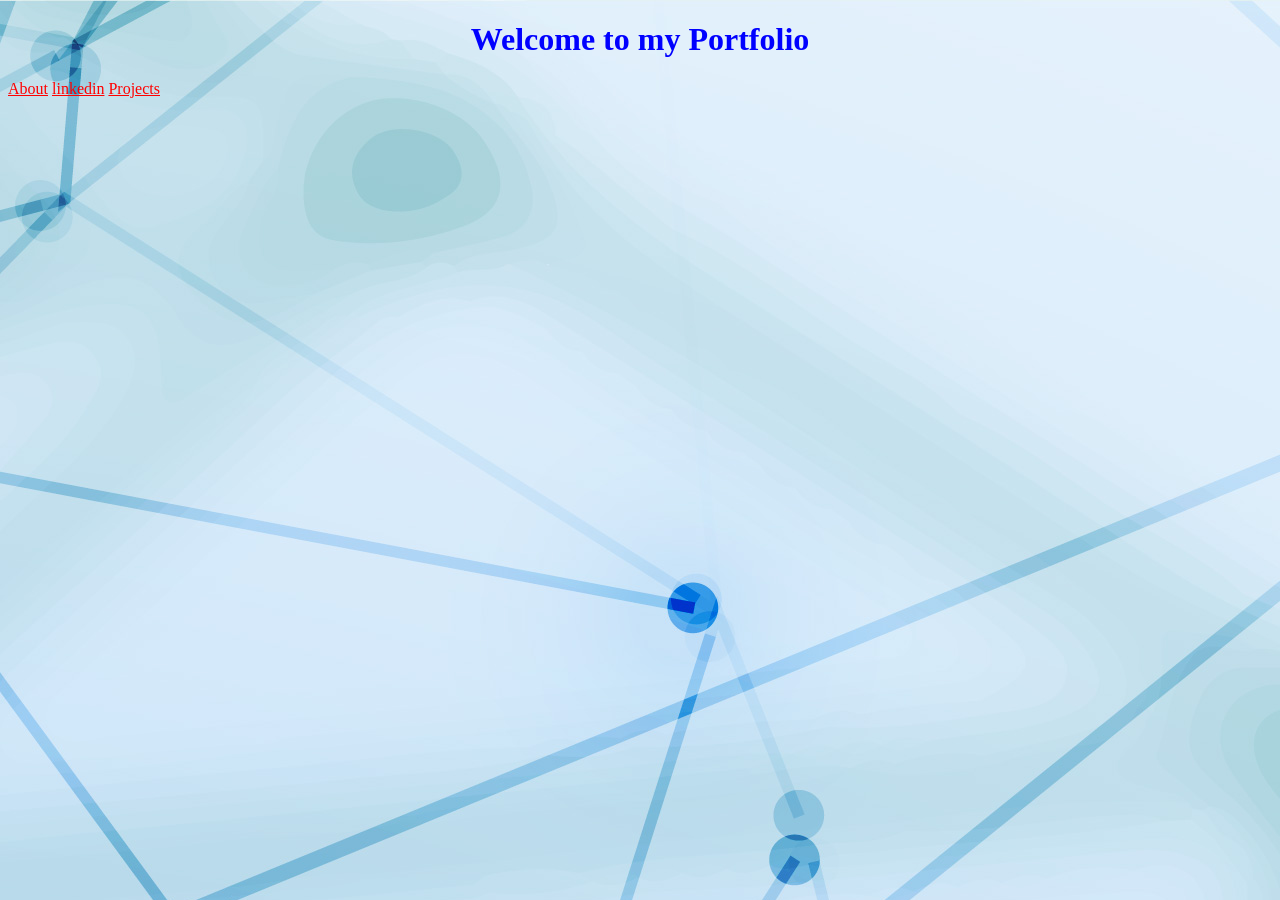
==== index.html @ 545135fa "Initial commit: Added HTML and CSS files" ====
<!DOCTYPE html>
<html lang="en">
<head>
    <link rel="stylesheet" href="styles.css">
    <meta charset="UTF-8">
    <meta name="viewport" content="width=device-width, initial-scale=1.0">
    <title>Henry Elue Portfolio</title>
</head>
<body>
    <style>
body {
  background-image: url('/images/background.jpg');
}
</style>
    <h1>Welcome to my Portfolio</h1>
    <a href="about.html">About</a>
    <a href="www.linkedin.com/in/elue">linkedin</a>
    <a href="projects.html">Projects</a>

</body>
</html>
---- styles.css ----
h1 {
  color: blue;
  text-align: center;
}

p {
  font-family: verdana;
  font-size: 20px;
}

a:link {
  color: red;
  text-align: center;
}


a:visited {
  color: green;
  text-align: center;
}


a:hover {
  color: hotpink;
  text-align: center;
}

a:active {
  color: blue;
  text-align: center;
}
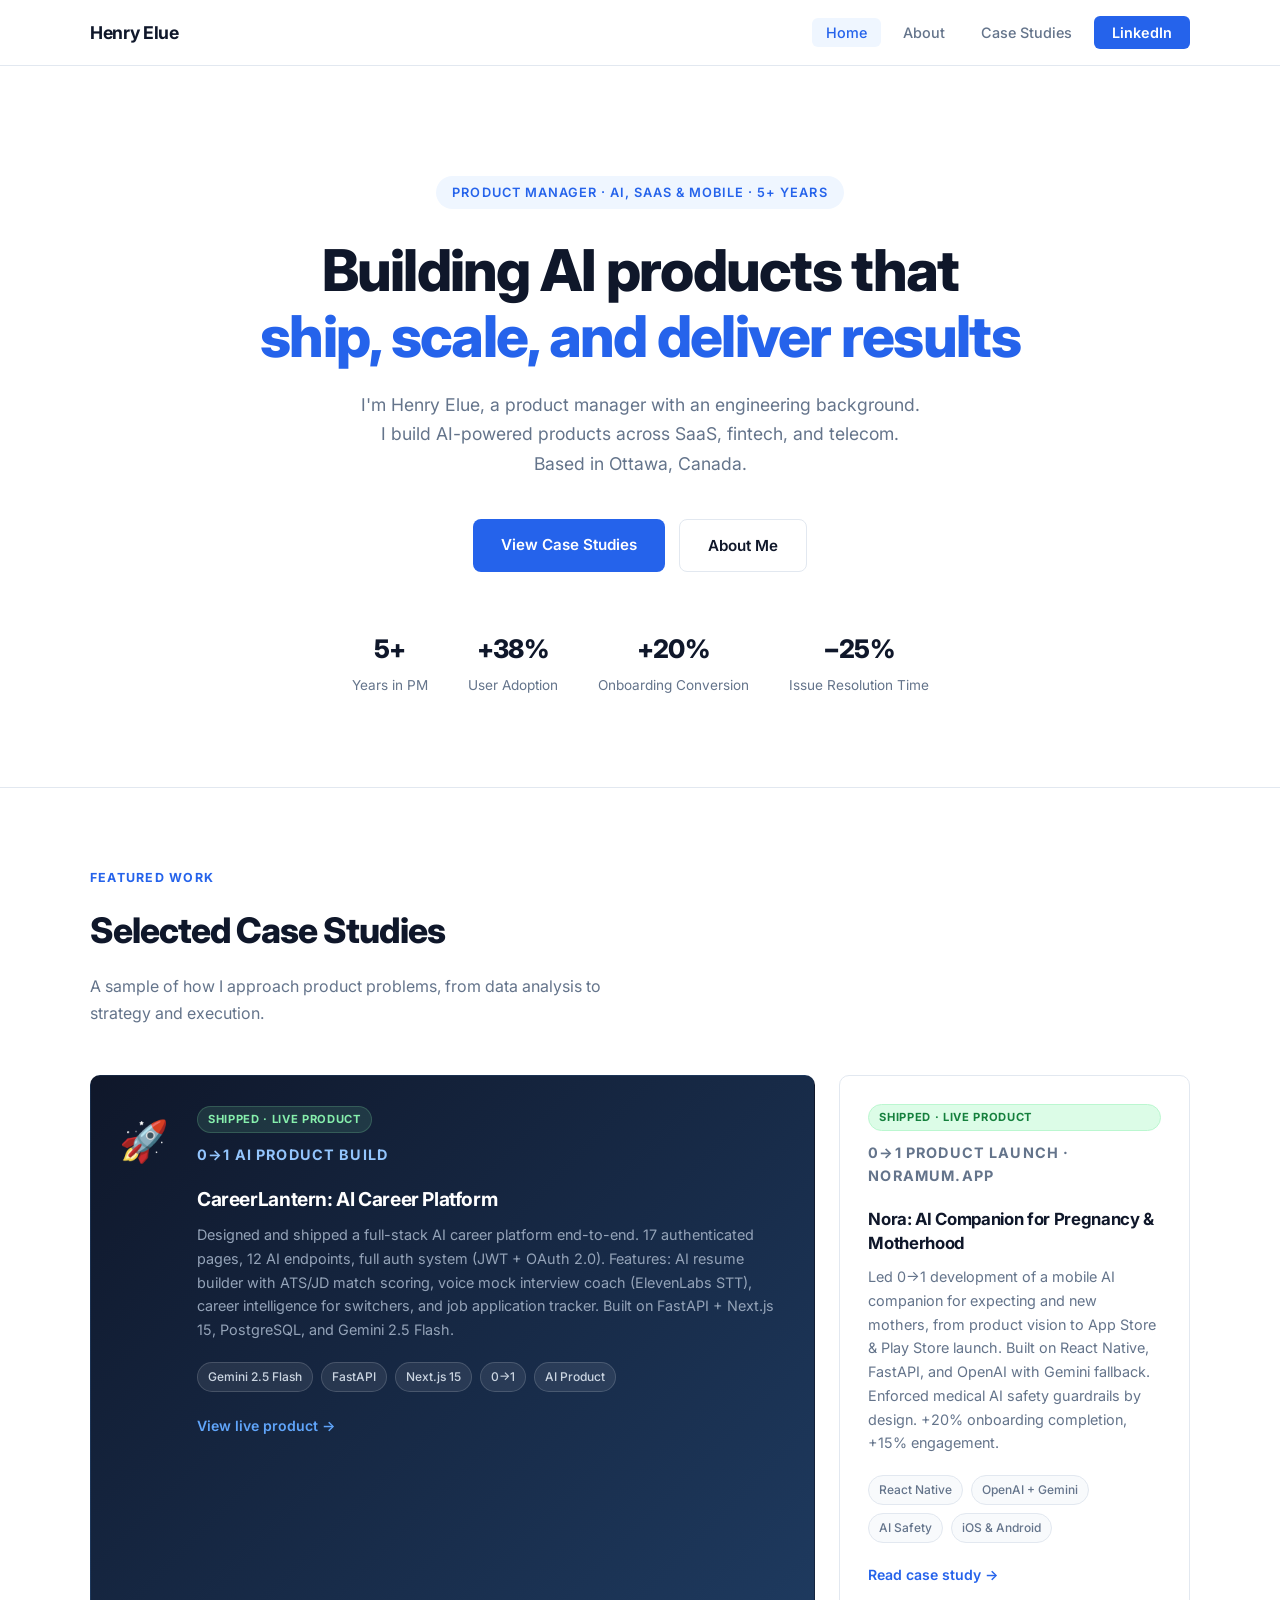
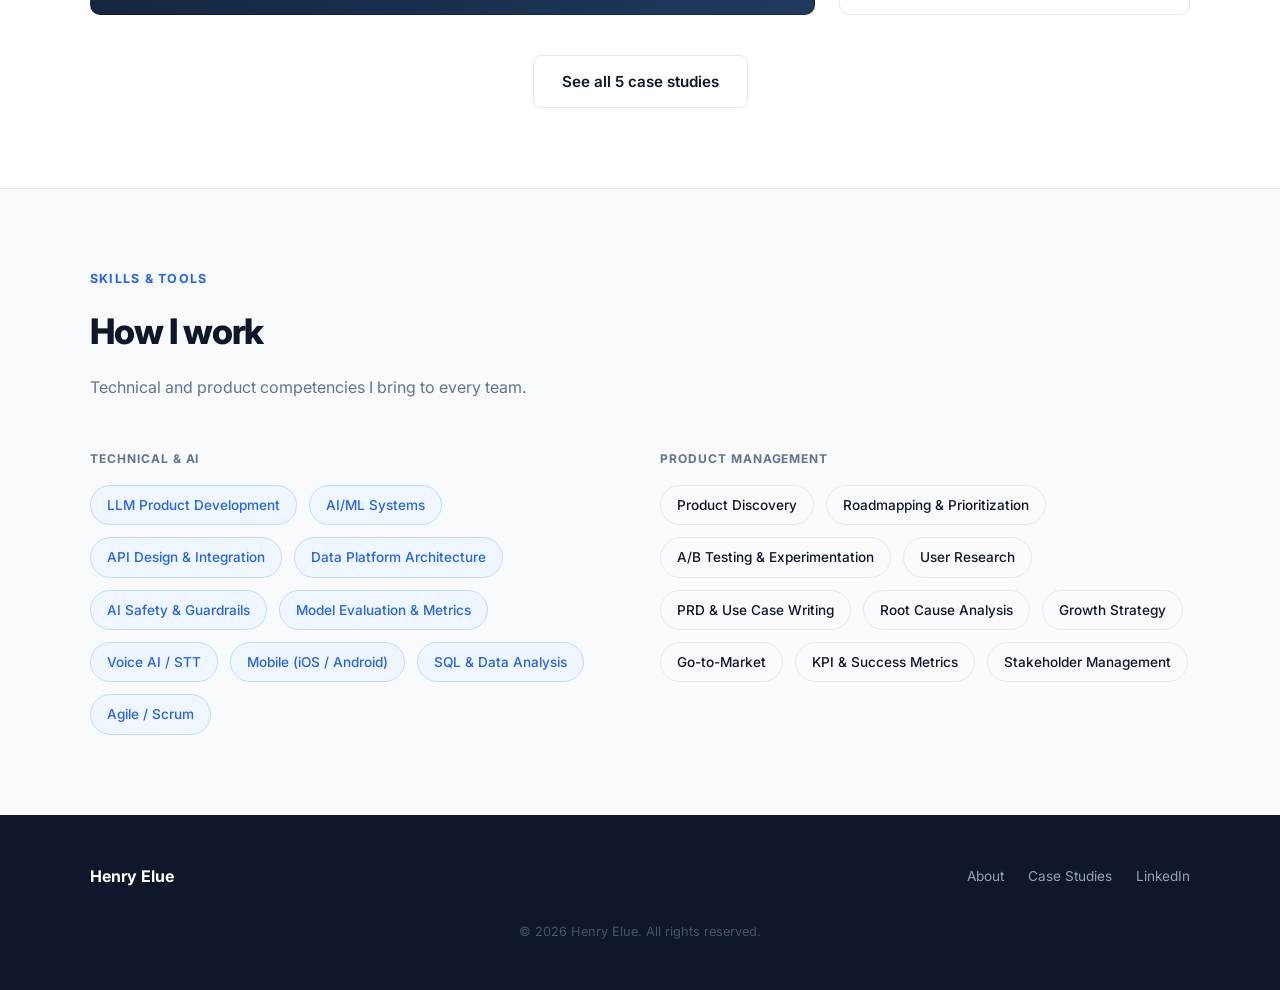
==== commit 13818c33: "Redesign portfolio for PM job search: humanized copy, photo, GitHub, status badges - Reposition hero" ====
--- a/index.html
+++ b/index.html
@@ -1,21 +1,171 @@
 <!DOCTYPE html>
 <html lang="en">
 <head>
-    <link rel="stylesheet" href="styles.css">
-    <meta charset="UTF-8">
-    <meta name="viewport" content="width=device-width, initial-scale=1.0">
-    <title>Henry Elue Portfolio</title>
+  <meta charset="UTF-8" />
+  <meta name="viewport" content="width=device-width, initial-scale=1.0" />
+  <title>Henry Elue | Product Manager · AI, SaaS &amp; Mobile</title>
+  <link rel="stylesheet" href="styles.css" />
 </head>
 <body>
-    <style>
-body {
-  background-image: url('/images/background.jpg');
-}
-</style>
-    <h1>Welcome to my Portfolio</h1>
-    <a href="about.html">About</a>
-    <a href="www.linkedin.com/in/elue">linkedin</a>
-    <a href="projects.html">Projects</a>
+
+  <!-- ── Navbar ── -->
+  <header>
+    <nav class="navbar container">
+      <div class="brand"><a href="index.html">Henry Elue</a></div>
+      <ul class="nav-links">
+        <li><a href="index.html" class="active">Home</a></li>
+        <li><a href="about.html">About</a></li>
+        <li><a href="projects.html">Case Studies</a></li>
+        <li><a href="https://www.linkedin.com/in/elue" target="_blank" rel="noopener" class="btn-nav">LinkedIn</a></li>
+      </ul>
+    </nav>
+  </header>
+
+  <!-- ── Hero ── -->
+  <section class="hero">
+    <div class="container">
+      <div class="hero-badge">Product Manager · AI, SaaS &amp; Mobile · 5+ Years</div>
+      <h1>Building AI products that<br><span>ship, scale, and deliver results</span></h1>
+      <p class="hero-sub">
+        I'm Henry Elue, a product manager with an engineering background. I build AI-powered products across SaaS, fintech, and telecom. Based in Ottawa, Canada.
+      </p>
+      <div class="hero-ctas">
+        <a href="projects.html" class="btn btn-primary">View Case Studies</a>
+        <a href="about.html" class="btn btn-outline">About Me</a>
+      </div>
+
+      <div class="hero-meta">
+        <div class="hero-meta-item">
+          <strong>5+</strong>
+          <span>Years in PM</span>
+        </div>
+        <div class="hero-meta-item">
+          <strong>+38%</strong>
+          <span>User Adoption</span>
+        </div>
+        <div class="hero-meta-item">
+          <strong>+20%</strong>
+          <span>Onboarding Conversion</span>
+        </div>
+        <div class="hero-meta-item">
+          <strong>−25%</strong>
+          <span>Issue Resolution Time</span>
+        </div>
+      </div>
+    </div>
+  </section>
+
+  <div class="divider"></div>
+
+  <!-- ── Featured Work ── -->
+  <section class="section">
+    <div class="container">
+      <p class="section-label">Featured Work</p>
+      <h2 class="section-title">Selected Case Studies</h2>
+      <p class="section-sub">A sample of how I approach product problems, from data analysis to strategy and execution.</p>
+
+      <div class="projects-grid">
+
+        <!-- CareerLantern — Featured -->
+        <div class="card card-featured">
+          <div class="card-featured-icon">🚀</div>
+          <div>
+            <span class="card-status status-shipped">Shipped · Live Product</span>
+            <p class="card-type">0→1 AI Product Build</p>
+            <h3>CareerLantern: AI Career Platform</h3>
+            <p>Designed and shipped a full-stack AI career platform end-to-end. 17 authenticated pages, 12 AI endpoints, full auth system (JWT + OAuth 2.0). Features: AI resume builder with ATS/JD match scoring, voice mock interview coach (ElevenLabs STT), career intelligence for switchers, and job application tracker. Built on FastAPI + Next.js 15, PostgreSQL, and Gemini 2.5 Flash.</p>
+            <div class="card-tags">
+              <span class="tag">Gemini 2.5 Flash</span>
+              <span class="tag">FastAPI</span>
+              <span class="tag">Next.js 15</span>
+              <span class="tag">0→1</span>
+              <span class="tag">AI Product</span>
+            </div>
+            <a href="https://careerlantern.henryelue.space" target="_blank" rel="noopener" class="card-link">View live product →</a>
+          </div>
+        </div>
+
+        <!-- Nora AI -->
+        <div class="card">
+          <span class="card-status status-shipped">Shipped · Live Product</span>
+          <p class="card-type">0→1 Product Launch · noramum.app</p>
+          <h3>Nora: AI Companion for Pregnancy &amp; Motherhood</h3>
+          <p>Led 0→1 development of a mobile AI companion for expecting and new mothers, from product vision to App Store &amp; Play Store launch. Built on React Native, FastAPI, and OpenAI with Gemini fallback. Enforced medical AI safety guardrails by design. +20% onboarding completion, +15% engagement.</p>
+          <div class="card-tags">
+            <span class="tag">React Native</span>
+            <span class="tag">OpenAI + Gemini</span>
+            <span class="tag">AI Safety</span>
+            <span class="tag">iOS &amp; Android</span>
+          </div>
+          <a href="projects.html#nora-ai" class="card-link">Read case study →</a>
+        </div>
+
+      </div>
+
+      <div style="text-align:center; margin-top:40px;">
+        <a href="projects.html" class="btn btn-outline">See all 5 case studies</a>
+      </div>
+    </div>
+  </section>
+
+  <div class="divider"></div>
+
+  <!-- ── Skills ── -->
+  <section class="section section-alt">
+    <div class="container">
+      <p class="section-label">Skills &amp; Tools</p>
+      <h2 class="section-title">How I work</h2>
+      <p class="section-sub">Technical and product competencies I bring to every team.</p>
+
+      <div class="skills-two-col">
+        <div class="skills-col">
+          <p class="skills-col-label">Technical &amp; AI</p>
+          <div class="skills-strip">
+            <span class="skill-tag skill-tag-blue">LLM Product Development</span>
+            <span class="skill-tag skill-tag-blue">AI/ML Systems</span>
+            <span class="skill-tag skill-tag-blue">API Design &amp; Integration</span>
+            <span class="skill-tag skill-tag-blue">Data Platform Architecture</span>
+            <span class="skill-tag skill-tag-blue">AI Safety &amp; Guardrails</span>
+            <span class="skill-tag skill-tag-blue">Model Evaluation &amp; Metrics</span>
+            <span class="skill-tag skill-tag-blue">Voice AI / STT</span>
+            <span class="skill-tag skill-tag-blue">Mobile (iOS / Android)</span>
+            <span class="skill-tag skill-tag-blue">SQL &amp; Data Analysis</span>
+            <span class="skill-tag skill-tag-blue">Agile / Scrum</span>
+          </div>
+        </div>
+        <div class="skills-col">
+          <p class="skills-col-label">Product Management</p>
+          <div class="skills-strip">
+            <span class="skill-tag">Product Discovery</span>
+            <span class="skill-tag">Roadmapping &amp; Prioritization</span>
+            <span class="skill-tag">A/B Testing &amp; Experimentation</span>
+            <span class="skill-tag">User Research</span>
+            <span class="skill-tag">PRD &amp; Use Case Writing</span>
+            <span class="skill-tag">Root Cause Analysis</span>
+            <span class="skill-tag">Growth Strategy</span>
+            <span class="skill-tag">Go-to-Market</span>
+            <span class="skill-tag">KPI &amp; Success Metrics</span>
+            <span class="skill-tag">Stakeholder Management</span>
+          </div>
+        </div>
+      </div>
+    </div>
+  </section>
+
+  <!-- ── Footer ── -->
+  <footer>
+    <div class="container">
+      <div class="footer-inner">
+        <span class="footer-brand">Henry Elue</span>
+        <div class="footer-links">
+          <a href="about.html">About</a>
+          <a href="projects.html">Case Studies</a>
+          <a href="https://www.linkedin.com/in/elue" target="_blank" rel="noopener">LinkedIn</a>
+        </div>
+      </div>
+      <p class="footer-copy">&copy; 2026 Henry Elue. All rights reserved.</p>
+    </div>
+  </footer>
 
 </body>
-</html> +</html>
--- a/styles.css
+++ b/styles.css
@@ -1,33 +1,835 @@
-
-
-h1 {
-  color: blue;
+/* ============================================================
+   Henry Elue — PM Portfolio Styles
+   ============================================================ */
+
+@import url('https://fonts.googleapis.com/css2?family=Inter:wght@400;500;600;700;800&display=swap');
+
+/* ── Reset & Base ── */
+*, *::before, *::after {
+  box-sizing: border-box;
+  margin: 0;
+  padding: 0;
+}
+
+:root {
+  --navy:   #0f172a;
+  --blue:   #2563eb;
+  --blue-light: #eff6ff;
+  --muted:  #64748b;
+  --border: #e2e8f0;
+  --bg:     #ffffff;
+  --bg-alt: #f8fafc;
+  --text:   #0f172a;
+  --radius: 10px;
+  --shadow: 0 2px 12px rgba(15,23,42,0.08);
+  --transition: 0.2s ease;
+}
+
+html { scroll-behavior: smooth; }
+
+body {
+  font-family: 'Inter', system-ui, sans-serif;
+  background: var(--bg);
+  color: var(--text);
+  line-height: 1.65;
+  -webkit-font-smoothing: antialiased;
+}
+
+a { text-decoration: none; color: inherit; }
+ul { list-style: none; }
+img { max-width: 100%; display: block; }
+
+/* ── Layout ── */
+.container {
+  width: 90%;
+  max-width: 1100px;
+  margin: 0 auto;
+}
+
+/* ── Navbar ── */
+header {
+  position: sticky;
+  top: 0;
+  z-index: 100;
+  background: rgba(255,255,255,0.95);
+  backdrop-filter: blur(8px);
+  border-bottom: 1px solid var(--border);
+}
+
+.navbar {
+  display: flex;
+  align-items: center;
+  justify-content: space-between;
+  padding: 18px 0;
+}
+
+.brand a {
+  font-size: 1.1rem;
+  font-weight: 700;
+  color: var(--navy);
+  letter-spacing: -0.02em;
+}
+
+.nav-links {
+  display: flex;
+  gap: 8px;
+  align-items: center;
+}
+
+.nav-links a {
+  font-size: 0.9rem;
+  font-weight: 500;
+  color: var(--muted);
+  padding: 6px 14px;
+  border-radius: 6px;
+  transition: color var(--transition), background var(--transition);
+}
+
+.nav-links a:hover {
+  color: var(--navy);
+  background: var(--bg-alt);
+}
+
+.nav-links a.active {
+  color: var(--blue);
+  background: var(--blue-light);
+}
+
+.nav-links .btn-nav {
+  background: var(--blue);
+  color: #fff;
+  padding: 8px 18px;
+  border-radius: 6px;
+  font-weight: 600;
+  transition: opacity var(--transition);
+}
+
+.nav-links .btn-nav:hover {
+  opacity: 0.88;
+  background: var(--blue);
+  color: #fff;
+}
+
+/* ── Hero ── */
+.hero {
+  padding: 110px 0 90px;
   text-align: center;
-}
-
-p {
-  font-family: verdana;
-  font-size: 20px;
-}
-
-a:link {
-  color: red;
+  background: var(--bg);
+}
+
+.hero-badge {
+  display: inline-block;
+  font-size: 0.8rem;
+  font-weight: 600;
+  letter-spacing: 0.08em;
+  text-transform: uppercase;
+  color: var(--blue);
+  background: var(--blue-light);
+  padding: 6px 16px;
+  border-radius: 99px;
+  margin-bottom: 28px;
+}
+
+.hero h1 {
+  font-size: clamp(2.4rem, 5vw, 3.6rem);
+  font-weight: 800;
+  letter-spacing: -0.03em;
+  line-height: 1.15;
+  color: var(--navy);
+  margin-bottom: 20px;
+}
+
+.hero h1 span { color: var(--blue); }
+
+.hero-sub {
+  font-size: 1.1rem;
+  color: var(--muted);
+  max-width: 560px;
+  margin: 0 auto 40px;
+  line-height: 1.7;
+}
+
+.hero-ctas {
+  display: flex;
+  gap: 14px;
+  justify-content: center;
+  flex-wrap: wrap;
+}
+
+.hero-meta {
+  margin-top: 56px;
+  display: flex;
+  justify-content: center;
+  gap: 40px;
+  flex-wrap: wrap;
+}
+
+.hero-meta-item {
   text-align: center;
 }
 
-
-a:visited {
-  color: green;
+.hero-meta-item strong {
+  display: block;
+  font-size: 1.6rem;
+  font-weight: 800;
+  color: var(--navy);
+  letter-spacing: -0.02em;
+}
+
+.hero-meta-item span {
+  font-size: 0.85rem;
+  color: var(--muted);
+}
+
+/* ── Buttons ── */
+.btn {
+  display: inline-block;
+  padding: 13px 28px;
+  border-radius: 8px;
+  font-weight: 600;
+  font-size: 0.95rem;
+  transition: all var(--transition);
+  cursor: pointer;
+}
+
+.btn-primary {
+  background: var(--blue);
+  color: #fff;
+}
+
+.btn-primary:hover { opacity: 0.88; }
+
+.btn-outline {
+  border: 1.5px solid var(--border);
+  color: var(--navy);
+  background: transparent;
+}
+
+.btn-outline:hover {
+  border-color: var(--blue);
+  color: var(--blue);
+  background: var(--blue-light);
+}
+
+/* ── Section ── */
+.section {
+  padding: 80px 0;
+}
+
+.section-alt {
+  background: var(--bg-alt);
+}
+
+.section-label {
+  font-size: 0.78rem;
+  font-weight: 700;
+  letter-spacing: 0.1em;
+  text-transform: uppercase;
+  color: var(--blue);
+  margin-bottom: 12px;
+}
+
+.section-title {
+  font-size: clamp(1.6rem, 3vw, 2.2rem);
+  font-weight: 800;
+  letter-spacing: -0.03em;
+  color: var(--navy);
+  margin-bottom: 14px;
+}
+
+.section-sub {
+  font-size: 1rem;
+  color: var(--muted);
+  max-width: 540px;
+  line-height: 1.7;
+  margin-bottom: 48px;
+}
+
+/* ── Skills Strip ── */
+.skills-strip {
+  display: flex;
+  flex-wrap: wrap;
+  gap: 12px;
+}
+
+.skill-tag {
+  font-size: 0.85rem;
+  font-weight: 500;
+  color: var(--navy);
+  background: var(--bg-alt);
+  border: 1px solid var(--border);
+  padding: 8px 16px;
+  border-radius: 99px;
+  transition: all var(--transition);
+}
+
+.skill-tag:hover {
+  border-color: var(--blue);
+  color: var(--blue);
+  background: var(--blue-light);
+}
+
+/* ── Project Cards ── */
+.projects-grid {
+  display: grid;
+  grid-template-columns: repeat(auto-fill, minmax(320px, 1fr));
+  gap: 24px;
+}
+
+.card {
+  background: var(--bg);
+  border: 1px solid var(--border);
+  border-radius: var(--radius);
+  padding: 28px;
+  display: flex;
+  flex-direction: column;
+  transition: box-shadow var(--transition), transform var(--transition), border-color var(--transition);
+}
+
+.card:hover {
+  box-shadow: var(--shadow);
+  transform: translateY(-3px);
+  border-color: #c7d2fe;
+}
+
+.card-type {
+  font-size: 0.75rem;
+  font-weight: 700;
+  letter-spacing: 0.08em;
+  text-transform: uppercase;
+  color: var(--blue);
+  margin-bottom: 14px;
+}
+
+.card h3 {
+  font-size: 1.05rem;
+  font-weight: 700;
+  color: var(--navy);
+  letter-spacing: -0.02em;
+  margin-bottom: 10px;
+  line-height: 1.4;
+}
+
+.card p {
+  font-size: 0.9rem;
+  color: var(--muted);
+  line-height: 1.65;
+  flex: 1;
+  margin-bottom: 20px;
+}
+
+.card-tags {
+  display: flex;
+  flex-wrap: wrap;
+  gap: 8px;
+  margin-bottom: 20px;
+}
+
+.tag {
+  font-size: 0.75rem;
+  font-weight: 500;
+  color: var(--muted);
+  background: var(--bg-alt);
+  border: 1px solid var(--border);
+  padding: 4px 10px;
+  border-radius: 99px;
+}
+
+.card-link {
+  font-size: 0.88rem;
+  font-weight: 600;
+  color: var(--blue);
+  display: inline-flex;
+  align-items: center;
+  gap: 5px;
+  transition: gap var(--transition);
+}
+
+.card-link:hover { gap: 8px; }
+
+/* Featured card (larger, on homepage) */
+.card-featured {
+  grid-column: span 2;
+  flex-direction: row;
+  gap: 28px;
+  align-items: flex-start;
+  background: linear-gradient(135deg, var(--navy) 0%, #1e3a5f 100%);
+  border-color: transparent;
+  color: #fff;
+}
+
+.card-featured .card-type { color: #93c5fd; }
+.card-featured h3 { color: #fff; font-size: 1.2rem; }
+.card-featured p { color: #94a3b8; }
+.card-featured .tag { background: rgba(255,255,255,0.08); border-color: rgba(255,255,255,0.15); color: #cbd5e1; }
+.card-featured .card-link { color: #60a5fa; }
+.card-featured:hover { border-color: transparent; }
+
+.card-featured-icon {
+  font-size: 2.5rem;
+  flex-shrink: 0;
+  margin-top: 4px;
+}
+
+/* ── About Page ── */
+.about-grid {
+  display: grid;
+  grid-template-columns: 1fr 1.6fr;
+  gap: 64px;
+  align-items: start;
+}
+
+.about-sidebar {
+  position: sticky;
+  top: 100px;
+}
+
+.about-photo {
+  width: 120px;
+  height: 120px;
+  border-radius: 50%;
+  object-fit: cover;
+  border: 3px solid var(--border);
+  margin-bottom: 20px;
+}
+
+.about-name {
+  font-size: 1.5rem;
+  font-weight: 800;
+  letter-spacing: -0.03em;
+  color: var(--navy);
+  margin-bottom: 6px;
+}
+
+.about-title {
+  font-size: 0.95rem;
+  color: var(--blue);
+  font-weight: 600;
+  margin-bottom: 20px;
+}
+
+.about-links {
+  display: flex;
+  flex-direction: column;
+  gap: 10px;
+  margin-top: 24px;
+}
+
+.about-link {
+  display: inline-flex;
+  align-items: center;
+  gap: 8px;
+  font-size: 0.88rem;
+  font-weight: 500;
+  color: var(--muted);
+  transition: color var(--transition);
+}
+
+.about-link:hover { color: var(--blue); }
+
+.about-body h2 {
+  font-size: 1.2rem;
+  font-weight: 700;
+  color: var(--navy);
+  letter-spacing: -0.02em;
+  margin-bottom: 16px;
+  margin-top: 40px;
+}
+
+.about-body h2:first-child { margin-top: 0; }
+
+.about-body p {
+  font-size: 0.95rem;
+  color: var(--muted);
+  line-height: 1.8;
+  margin-bottom: 16px;
+}
+
+.competencies-grid {
+  display: grid;
+  grid-template-columns: 1fr 1fr;
+  gap: 12px;
+  margin-top: 8px;
+}
+
+.competency-item {
+  display: flex;
+  align-items: center;
+  gap: 8px;
+  font-size: 0.88rem;
+  font-weight: 500;
+  color: var(--navy);
+}
+
+.competency-item::before {
+  content: '';
+  width: 6px;
+  height: 6px;
+  border-radius: 50%;
+  background: var(--blue);
+  flex-shrink: 0;
+}
+
+.tools-grid {
+  display: flex;
+  flex-wrap: wrap;
+  gap: 10px;
+  margin-top: 8px;
+}
+
+/* ── Projects Page ── */
+.projects-header {
+  padding: 70px 0 50px;
   text-align: center;
 }
 
-
-a:hover {
-  color: hotpink;
+.filter-bar {
+  display: flex;
+  justify-content: center;
+  gap: 10px;
+  flex-wrap: wrap;
+  margin-bottom: 48px;
+}
+
+.filter-btn {
+  font-size: 0.85rem;
+  font-weight: 500;
+  color: var(--muted);
+  background: var(--bg-alt);
+  border: 1px solid var(--border);
+  padding: 8px 18px;
+  border-radius: 99px;
+  cursor: pointer;
+  transition: all var(--transition);
+}
+
+.filter-btn:hover, .filter-btn.active {
+  background: var(--blue);
+  color: #fff;
+  border-color: var(--blue);
+}
+
+/* ── Experience ── */
+.experience-list {
+  display: flex;
+  flex-direction: column;
+  gap: 36px;
+  margin-top: 8px;
+}
+
+.exp-item {
+  border-left: 2px solid var(--border);
+  padding-left: 24px;
+  position: relative;
+}
+
+.exp-item::before {
+  content: '';
+  position: absolute;
+  left: -5px;
+  top: 6px;
+  width: 8px;
+  height: 8px;
+  border-radius: 50%;
+  background: var(--blue);
+}
+
+.exp-header {
+  display: flex;
+  justify-content: space-between;
+  align-items: flex-start;
+  gap: 16px;
+  margin-bottom: 12px;
+  flex-wrap: wrap;
+}
+
+.exp-company {
+  font-size: 0.95rem;
+  font-weight: 700;
+  color: var(--navy);
+}
+
+.exp-role {
+  font-size: 0.88rem;
+  font-weight: 500;
+  color: var(--blue);
+  margin-top: 2px;
+}
+
+.exp-meta {
+  text-align: right;
+  flex-shrink: 0;
+}
+
+.exp-date {
+  display: block;
+  font-size: 0.8rem;
+  font-weight: 600;
+  color: var(--muted);
+}
+
+.exp-location {
+  display: block;
+  font-size: 0.78rem;
+  color: var(--muted);
+  margin-top: 2px;
+}
+
+.exp-bullets {
+  list-style: none;
+  display: flex;
+  flex-direction: column;
+  gap: 8px;
+}
+
+.exp-bullets li {
+  font-size: 0.88rem;
+  color: var(--muted);
+  line-height: 1.65;
+  padding-left: 14px;
+  position: relative;
+}
+
+.exp-bullets li::before {
+  content: '·';
+  position: absolute;
+  left: 0;
+  color: var(--blue);
+  font-weight: 700;
+}
+
+/* ── Education ── */
+.edu-list {
+  display: flex;
+  flex-direction: column;
+  gap: 16px;
+  margin-top: 8px;
+}
+
+.edu-item {
+  padding: 16px 20px;
+  border: 1px solid var(--border);
+  border-radius: var(--radius);
+  background: var(--bg-alt);
+}
+
+.edu-degree {
+  font-size: 0.9rem;
+  font-weight: 700;
+  color: var(--navy);
+}
+
+.edu-school {
+  font-size: 0.83rem;
+  color: var(--muted);
+  margin-top: 3px;
+}
+
+/* ── Certifications ── */
+.cert-list {
+  display: flex;
+  flex-direction: column;
+  gap: 12px;
+  margin-top: 8px;
+}
+
+.cert-item {
+  display: flex;
+  align-items: center;
+  gap: 10px;
+  font-size: 0.88rem;
+  font-weight: 500;
+  color: var(--navy);
+}
+
+/* ── Skills Two-Col ── */
+.skills-two-col {
+  display: grid;
+  grid-template-columns: 1fr 1fr;
+  gap: 40px;
+}
+
+.skills-col-label {
+  font-size: 0.75rem;
+  font-weight: 700;
+  letter-spacing: 0.08em;
+  text-transform: uppercase;
+  color: var(--muted);
+  margin-bottom: 16px;
+}
+
+.skill-tag-blue {
+  background: var(--blue-light);
+  border-color: #bfdbfe;
+  color: var(--blue);
+}
+
+@media (max-width: 768px) {
+  .skills-two-col {
+    grid-template-columns: 1fr;
+    gap: 28px;
+  }
+}
+
+/* ── Technical Depth Grid ── */
+.tech-depth-grid {
+  display: grid;
+  grid-template-columns: 1fr 1fr;
+  gap: 20px;
+  margin-top: 16px;
+  margin-bottom: 8px;
+}
+
+.tech-depth-item {
+  background: var(--bg-alt);
+  border: 1px solid var(--border);
+  border-radius: var(--radius);
+  padding: 18px 20px;
+}
+
+.tech-depth-title {
+  font-size: 0.85rem;
+  font-weight: 700;
+  color: var(--navy);
+  margin-bottom: 8px;
+}
+
+.tech-depth-desc {
+  font-size: 0.83rem;
+  color: var(--muted);
+  line-height: 1.65;
+  margin-bottom: 0;
+}
+
+@media (max-width: 768px) {
+  .tech-depth-grid {
+    grid-template-columns: 1fr;
+  }
+}
+
+/* ── Card Status Badge ── */
+.card-status {
+  display: inline-block;
+  font-size: 0.7rem;
+  font-weight: 700;
+  letter-spacing: 0.06em;
+  text-transform: uppercase;
+  padding: 3px 10px;
+  border-radius: 99px;
+  margin-bottom: 10px;
+}
+
+.status-shipped {
+  background: #dcfce7;
+  color: #15803d;
+  border: 1px solid #bbf7d0;
+}
+
+.status-concept {
+  background: #fef9c3;
+  color: #854d0e;
+  border: 1px solid #fde68a;
+}
+
+.status-exercise {
+  background: var(--bg-alt);
+  color: var(--muted);
+  border: 1px solid var(--border);
+}
+
+.card-featured .status-shipped {
+  background: rgba(134,239,172,0.12);
+  color: #86efac;
+  border: 1px solid rgba(134,239,172,0.2);
+}
+
+.card-featured .status-concept {
+  background: rgba(253,224,71,0.1);
+  color: #fde047;
+  border: 1px solid rgba(253,224,71,0.2);
+}
+
+.card-featured .status-exercise {
+  background: rgba(255,255,255,0.08);
+  color: #94a3b8;
+  border: 1px solid rgba(255,255,255,0.1);
+}
+
+/* ── Divider ── */
+.divider {
+  height: 1px;
+  background: var(--border);
+  margin: 0;
+}
+
+/* ── Footer ── */
+footer {
+  background: var(--navy);
+  color: #94a3b8;
+  padding: 48px 0;
+}
+
+.footer-inner {
+  display: flex;
+  justify-content: space-between;
+  align-items: center;
+  flex-wrap: wrap;
+  gap: 20px;
+}
+
+.footer-brand {
+  font-size: 1rem;
+  font-weight: 700;
+  color: #fff;
+}
+
+.footer-links {
+  display: flex;
+  gap: 24px;
+}
+
+.footer-links a {
+  font-size: 0.85rem;
+  color: #94a3b8;
+  transition: color var(--transition);
+}
+
+.footer-links a:hover { color: #fff; }
+
+.footer-copy {
+  font-size: 0.8rem;
+  color: #475569;
+  margin-top: 32px;
   text-align: center;
 }
 
-a:active {
-  color: blue;
-  text-align: center;
-}+/* ── Responsive ── */
+@media (max-width: 768px) {
+  .card-featured {
+    grid-column: span 1;
+    flex-direction: column;
+  }
+
+  .about-grid {
+    grid-template-columns: 1fr;
+    gap: 40px;
+  }
+
+  .about-sidebar {
+    position: static;
+  }
+
+  .competencies-grid {
+    grid-template-columns: 1fr;
+  }
+
+  .hero { padding: 80px 0 60px; }
+
+  .hero-meta { gap: 24px; }
+
+  .projects-grid {
+    grid-template-columns: 1fr;
+  }
+
+  .nav-links a:not(.btn-nav) { display: none; }
+}
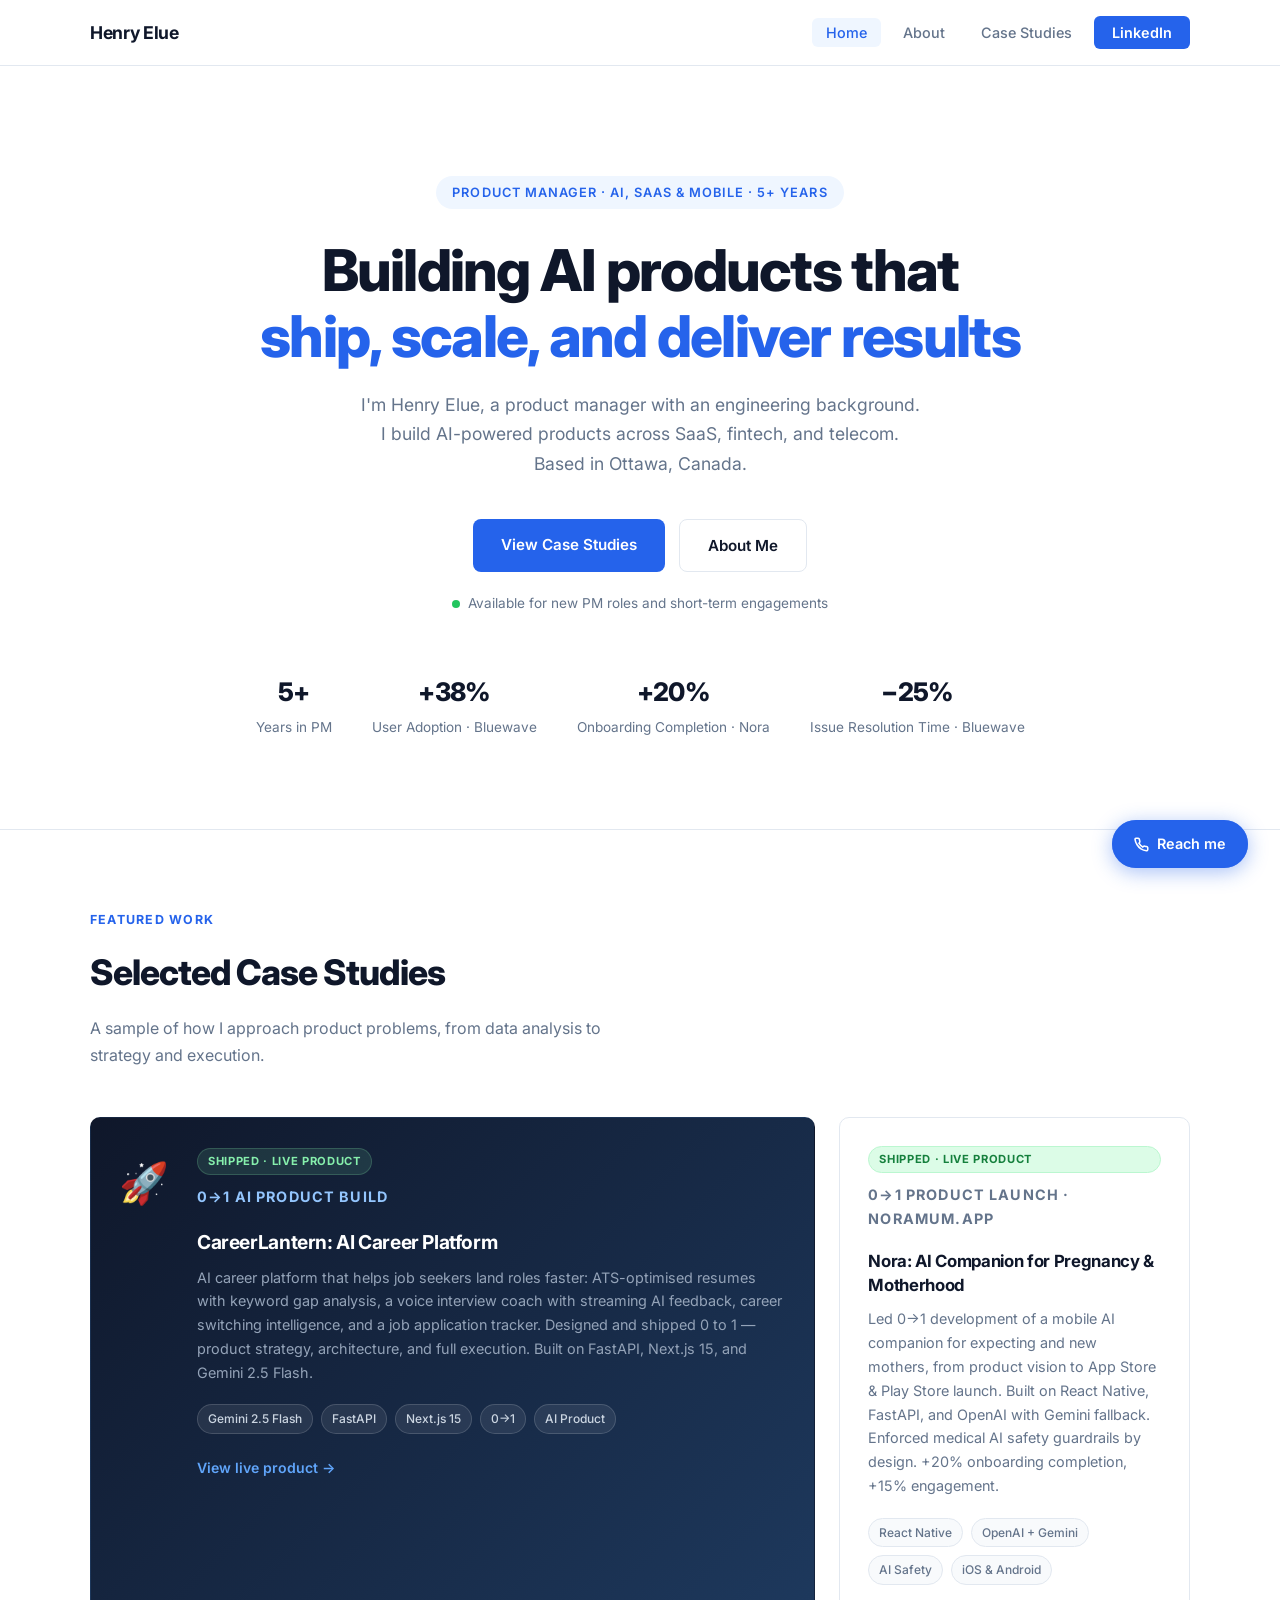
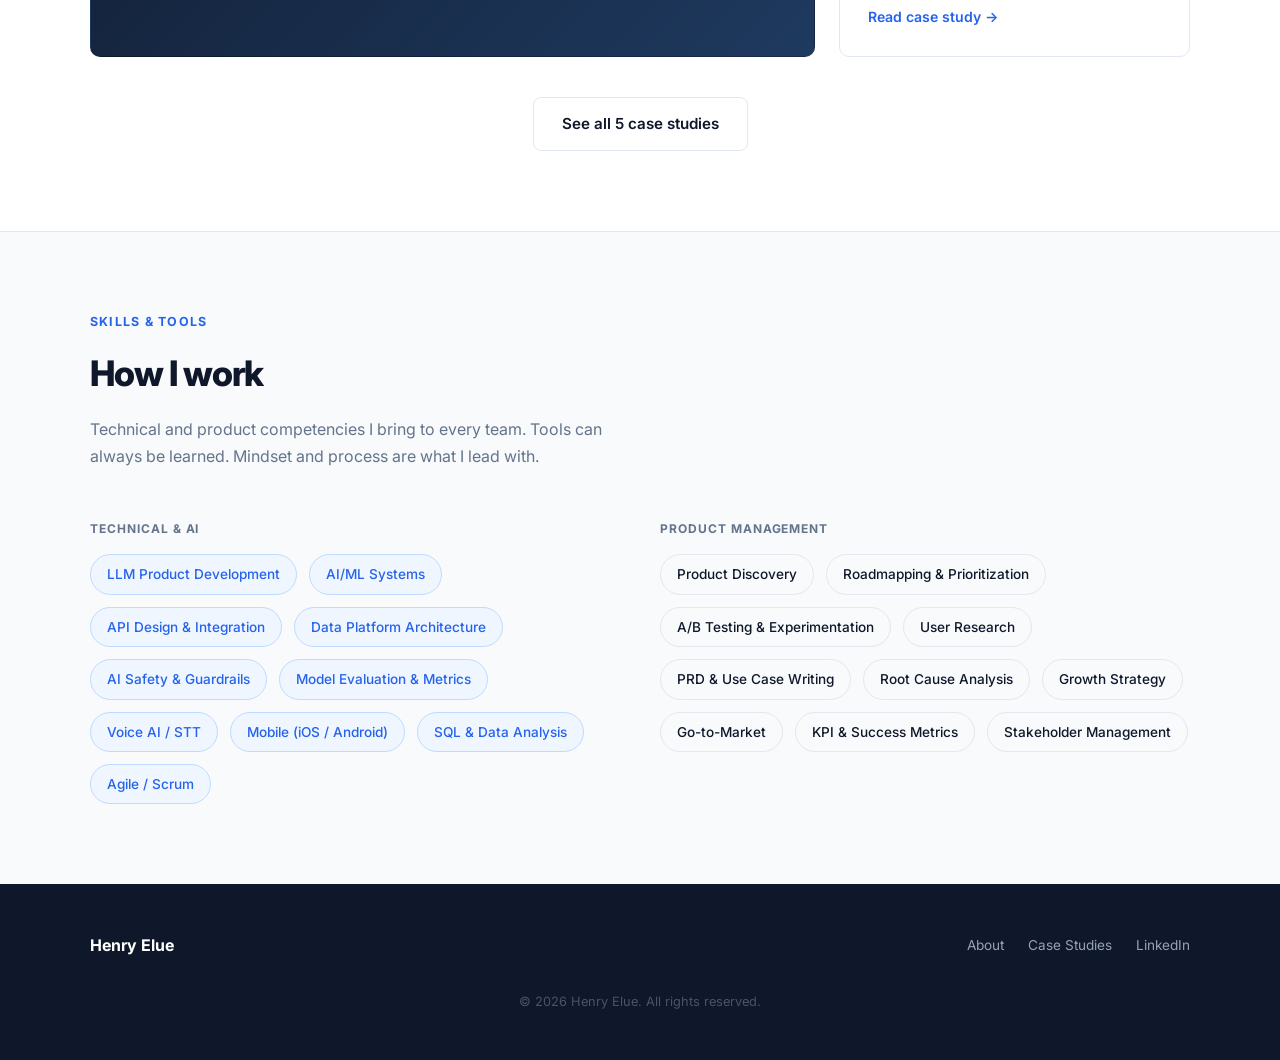
==== commit c1d6ef9d: "Add floating Reach Me button, lightbox, case study reorder, and copy improvements - Floating fixed R" ====
--- a/index.html
+++ b/index.html
@@ -33,6 +33,10 @@
         <a href="projects.html" class="btn btn-primary">View Case Studies</a>
         <a href="about.html" class="btn btn-outline">About Me</a>
       </div>
+      <p class="hero-availability">
+        <span class="availability-dot"></span>
+        Available for new PM roles and short-term engagements
+      </p>
 
       <div class="hero-meta">
         <div class="hero-meta-item">
@@ -41,15 +45,15 @@
         </div>
         <div class="hero-meta-item">
           <strong>+38%</strong>
-          <span>User Adoption</span>
+          <span>User Adoption · Bluewave</span>
         </div>
         <div class="hero-meta-item">
           <strong>+20%</strong>
-          <span>Onboarding Conversion</span>
+          <span>Onboarding Completion · Nora</span>
         </div>
         <div class="hero-meta-item">
           <strong>−25%</strong>
-          <span>Issue Resolution Time</span>
+          <span>Issue Resolution Time · Bluewave</span>
         </div>
       </div>
     </div>
@@ -73,7 +77,7 @@
             <span class="card-status status-shipped">Shipped · Live Product</span>
             <p class="card-type">0→1 AI Product Build</p>
             <h3>CareerLantern: AI Career Platform</h3>
-            <p>Designed and shipped a full-stack AI career platform end-to-end. 17 authenticated pages, 12 AI endpoints, full auth system (JWT + OAuth 2.0). Features: AI resume builder with ATS/JD match scoring, voice mock interview coach (ElevenLabs STT), career intelligence for switchers, and job application tracker. Built on FastAPI + Next.js 15, PostgreSQL, and Gemini 2.5 Flash.</p>
+            <p>AI career platform that helps job seekers land roles faster: ATS-optimised resumes with keyword gap analysis, a voice interview coach with streaming AI feedback, career switching intelligence, and a job application tracker. Designed and shipped 0 to 1 — product strategy, architecture, and full execution. Built on FastAPI, Next.js 15, and Gemini 2.5 Flash.</p>
             <div class="card-tags">
               <span class="tag">Gemini 2.5 Flash</span>
               <span class="tag">FastAPI</span>
@@ -115,7 +119,7 @@
     <div class="container">
       <p class="section-label">Skills &amp; Tools</p>
       <h2 class="section-title">How I work</h2>
-      <p class="section-sub">Technical and product competencies I bring to every team.</p>
+      <p class="section-sub">Technical and product competencies I bring to every team. Tools can always be learned. Mindset and process are what I lead with.</p>
 
       <div class="skills-two-col">
         <div class="skills-col">
@@ -167,5 +171,28 @@
     </div>
   </footer>
 
+  <!-- ── Floating Reach Me ── -->
+  <details class="reach-me-float">
+    <summary class="reach-me-float-btn">
+      <svg width="15" height="15" viewBox="0 0 24 24" fill="none" stroke="currentColor" stroke-width="2.5"><path d="M22 16.92v3a2 2 0 0 1-2.18 2 19.79 19.79 0 0 1-8.63-3.07A19.5 19.5 0 0 1 4.69 12a19.79 19.79 0 0 1-3.07-8.67A2 2 0 0 1 3.62 2h3a2 2 0 0 1 2 1.72c.127.96.361 1.903.7 2.81a2 2 0 0 1-.45 2.11L7.91 9.91a16 16 0 0 0 6.16 6.16l.97-.97a2 2 0 0 1 2.11-.45c.907.339 1.85.573 2.81.7A2 2 0 0 1 22 16.92z"/></svg>
+      Reach me
+    </summary>
+    <div class="reach-me-float-card">
+      <p class="reach-me-float-label">Get in touch</p>
+      <a href="mailto:henryelue@gmail.com" class="reach-me-float-item">
+        <svg width="14" height="14" viewBox="0 0 24 24" fill="none" stroke="currentColor" stroke-width="2"><rect x="2" y="4" width="20" height="16" rx="2"/><path d="m22 7-8.97 5.7a1.94 1.94 0 0 1-2.06 0L2 7"/></svg>
+        henryelue@gmail.com
+      </a>
+      <a href="tel:+16137150321" class="reach-me-float-item">
+        <svg width="14" height="14" viewBox="0 0 24 24" fill="none" stroke="currentColor" stroke-width="2"><path d="M22 16.92v3a2 2 0 0 1-2.18 2 19.79 19.79 0 0 1-8.63-3.07A19.5 19.5 0 0 1 4.69 12a19.79 19.79 0 0 1-3.07-8.67A2 2 0 0 1 3.62 2h3a2 2 0 0 1 2 1.72c.127.96.361 1.903.7 2.81a2 2 0 0 1-.45 2.11L7.91 9.91a16 16 0 0 0 6.16 6.16l.97-.97a2 2 0 0 1 2.11-.45c.907.339 1.85.573 2.81.7A2 2 0 0 1 22 16.92z"/></svg>
+        +1 (613) 715-0321
+      </a>
+      <a href="https://www.linkedin.com/in/elue" target="_blank" rel="noopener" class="reach-me-float-item">
+        <svg width="14" height="14" viewBox="0 0 24 24" fill="none" stroke="currentColor" stroke-width="2"><path d="M16 8a6 6 0 0 1 6 6v7h-4v-7a2 2 0 0 0-2-2 2 2 0 0 0-2 2v7h-4v-7a6 6 0 0 1 6-6z"/><rect x="2" y="9" width="4" height="12"/><circle cx="4" cy="4" r="2"/></svg>
+        linkedin.com/in/elue
+      </a>
+    </div>
+  </details>
+
 </body>
 </html>
--- a/styles.css
+++ b/styles.css
@@ -391,6 +391,39 @@
   object-fit: cover;
   border: 3px solid var(--border);
   margin-bottom: 20px;
+  cursor: zoom-in;
+  transition: border-color var(--transition), transform var(--transition);
+}
+
+.about-photo:hover {
+  border-color: var(--blue);
+  transform: scale(1.04);
+}
+
+/* ── Photo Lightbox ── */
+.photo-lightbox {
+  display: none;
+  position: fixed;
+  inset: 0;
+  z-index: 500;
+  background: rgba(15,23,42,0.85);
+  backdrop-filter: blur(6px);
+  align-items: center;
+  justify-content: center;
+  cursor: zoom-out;
+}
+
+.photo-lightbox:target {
+  display: flex;
+}
+
+.photo-lightbox img {
+  max-width: min(480px, 90vw);
+  max-height: 90vh;
+  border-radius: 12px;
+  box-shadow: 0 24px 64px rgba(0,0,0,0.5);
+  object-fit: cover;
+  cursor: default;
 }
 
 .about-name {
@@ -426,6 +459,200 @@
 }
 
 .about-link:hover { color: var(--blue); }
+
+/* ── Availability Signal ── */
+.hero-availability {
+  margin-top: 20px;
+  display: flex;
+  align-items: center;
+  justify-content: center;
+  gap: 8px;
+  font-size: 0.85rem;
+  color: var(--muted);
+}
+
+.availability-dot {
+  width: 8px;
+  height: 8px;
+  border-radius: 50%;
+  background: #22c55e;
+  flex-shrink: 0;
+  box-shadow: 0 0 0 0 rgba(34,197,94,0.4);
+  animation: avail-pulse 2s ease-out infinite;
+}
+
+@keyframes avail-pulse {
+  0%   { box-shadow: 0 0 0 0 rgba(34,197,94,0.4); }
+  70%  { box-shadow: 0 0 0 7px rgba(34,197,94,0); }
+  100% { box-shadow: 0 0 0 0 rgba(34,197,94,0); }
+}
+
+/* ── Services ── */
+.services-grid {
+  display: grid;
+  grid-template-columns: repeat(2, 1fr);
+  gap: 24px;
+}
+
+.service-card {
+  background: var(--bg);
+  border: 1px solid var(--border);
+  border-radius: var(--radius);
+  padding: 28px;
+  transition: box-shadow var(--transition), transform var(--transition), border-color var(--transition);
+}
+
+.service-card:hover {
+  box-shadow: var(--shadow);
+  transform: translateY(-2px);
+  border-color: #c7d2fe;
+}
+
+.service-icon {
+  font-size: 1.8rem;
+  margin-bottom: 14px;
+}
+
+.service-card h3 {
+  font-size: 1rem;
+  font-weight: 700;
+  color: var(--navy);
+  letter-spacing: -0.02em;
+  margin-bottom: 10px;
+}
+
+.service-card > p {
+  font-size: 0.88rem;
+  color: var(--muted);
+  line-height: 1.65;
+  margin-bottom: 16px;
+}
+
+.service-list {
+  list-style: none;
+  display: flex;
+  flex-direction: column;
+  gap: 6px;
+}
+
+.service-list li {
+  font-size: 0.83rem;
+  color: var(--muted);
+  padding-left: 14px;
+  position: relative;
+  line-height: 1.5;
+}
+
+.service-list li::before {
+  content: '·';
+  position: absolute;
+  left: 0;
+  color: var(--blue);
+  font-weight: 700;
+}
+
+@media (max-width: 768px) {
+  .services-grid {
+    grid-template-columns: 1fr;
+  }
+}
+
+/* ── Floating Reach Me ── */
+.reach-me-float {
+  position: fixed;
+  bottom: 32px;
+  right: 32px;
+  z-index: 300;
+}
+
+.reach-me-float-btn {
+  list-style: none;
+  cursor: pointer;
+  display: inline-flex;
+  align-items: center;
+  gap: 8px;
+  padding: 12px 22px;
+  background: var(--blue);
+  color: #fff;
+  font-size: 0.9rem;
+  font-weight: 600;
+  border-radius: 99px;
+  box-shadow: 0 4px 20px rgba(37,99,235,0.4);
+  transition: opacity var(--transition), box-shadow var(--transition);
+  user-select: none;
+  white-space: nowrap;
+  position: relative;
+}
+
+.reach-me-float-btn::-webkit-details-marker { display: none; }
+.reach-me-float-btn:hover {
+  opacity: 0.9;
+  box-shadow: 0 6px 28px rgba(37,99,235,0.5);
+}
+
+.reach-me-float:not([open]) .reach-me-float-btn::after {
+  content: '';
+  position: absolute;
+  inset: 0;
+  border-radius: 99px;
+  border: 2px solid rgba(37,99,235,0.6);
+  animation: reach-pulse 2.4s ease-out infinite;
+  pointer-events: none;
+}
+
+@keyframes reach-pulse {
+  0%   { transform: scale(1);   opacity: 0.7; }
+  70%  { transform: scale(1.5); opacity: 0; }
+  100% { transform: scale(1.5); opacity: 0; }
+}
+
+.reach-me-float-card {
+  position: absolute;
+  bottom: calc(100% + 14px);
+  right: 0;
+  width: 260px;
+  background: var(--bg);
+  border: 1px solid var(--border);
+  border-radius: var(--radius);
+  padding: 16px 18px;
+  box-shadow: 0 8px 32px rgba(15,23,42,0.14);
+  display: flex;
+  flex-direction: column;
+  gap: 12px;
+}
+
+.reach-me-float-label {
+  font-size: 0.72rem;
+  font-weight: 700;
+  letter-spacing: 0.08em;
+  text-transform: uppercase;
+  color: var(--muted);
+  margin-bottom: 2px;
+}
+
+.reach-me-float-item {
+  display: flex;
+  align-items: center;
+  gap: 8px;
+  font-size: 0.85rem;
+  font-weight: 500;
+  color: var(--navy);
+  transition: color var(--transition);
+  word-break: break-all;
+}
+
+.reach-me-float-item:hover { color: var(--blue); }
+
+@media (max-width: 480px) {
+  .reach-me-float {
+    bottom: 20px;
+    right: 16px;
+  }
+  .reach-me-float-card {
+    width: calc(100vw - 32px);
+    right: 0;
+  }
+}
 
 .about-body h2 {
   font-size: 1.2rem;
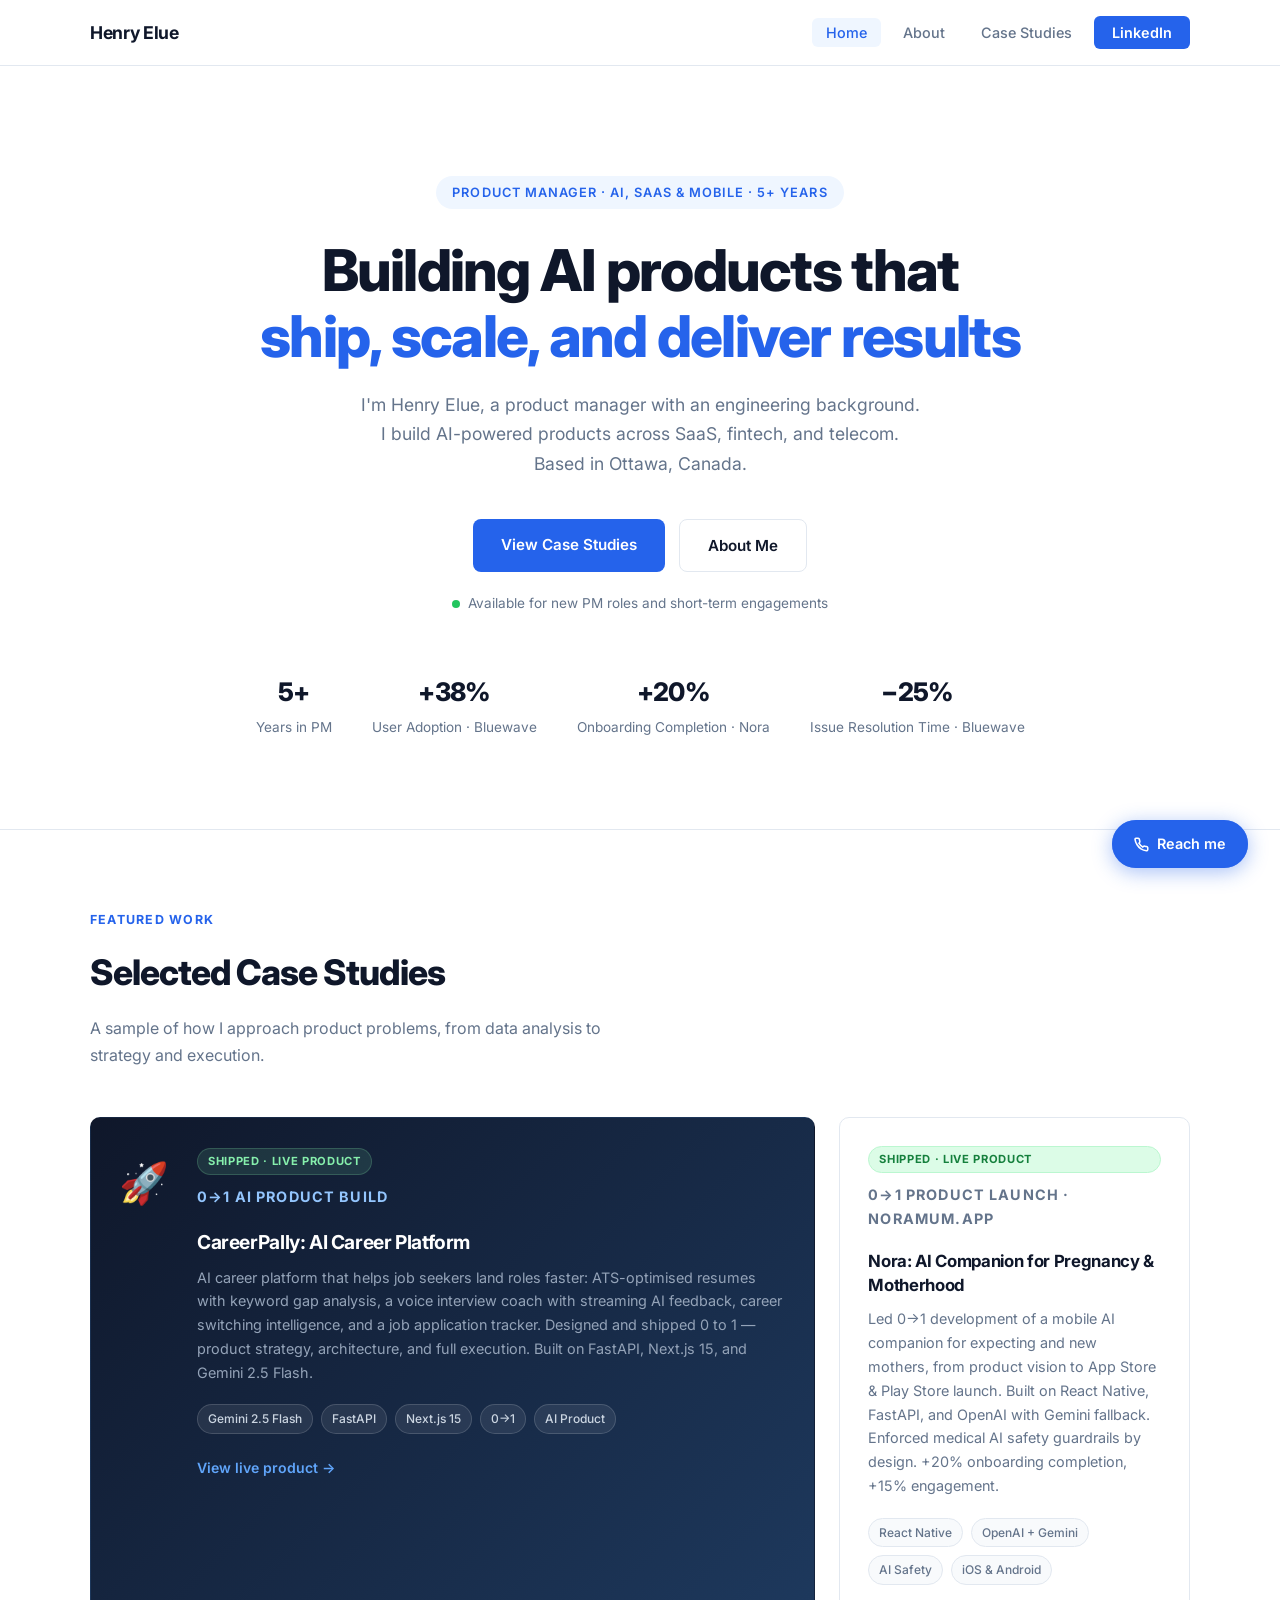
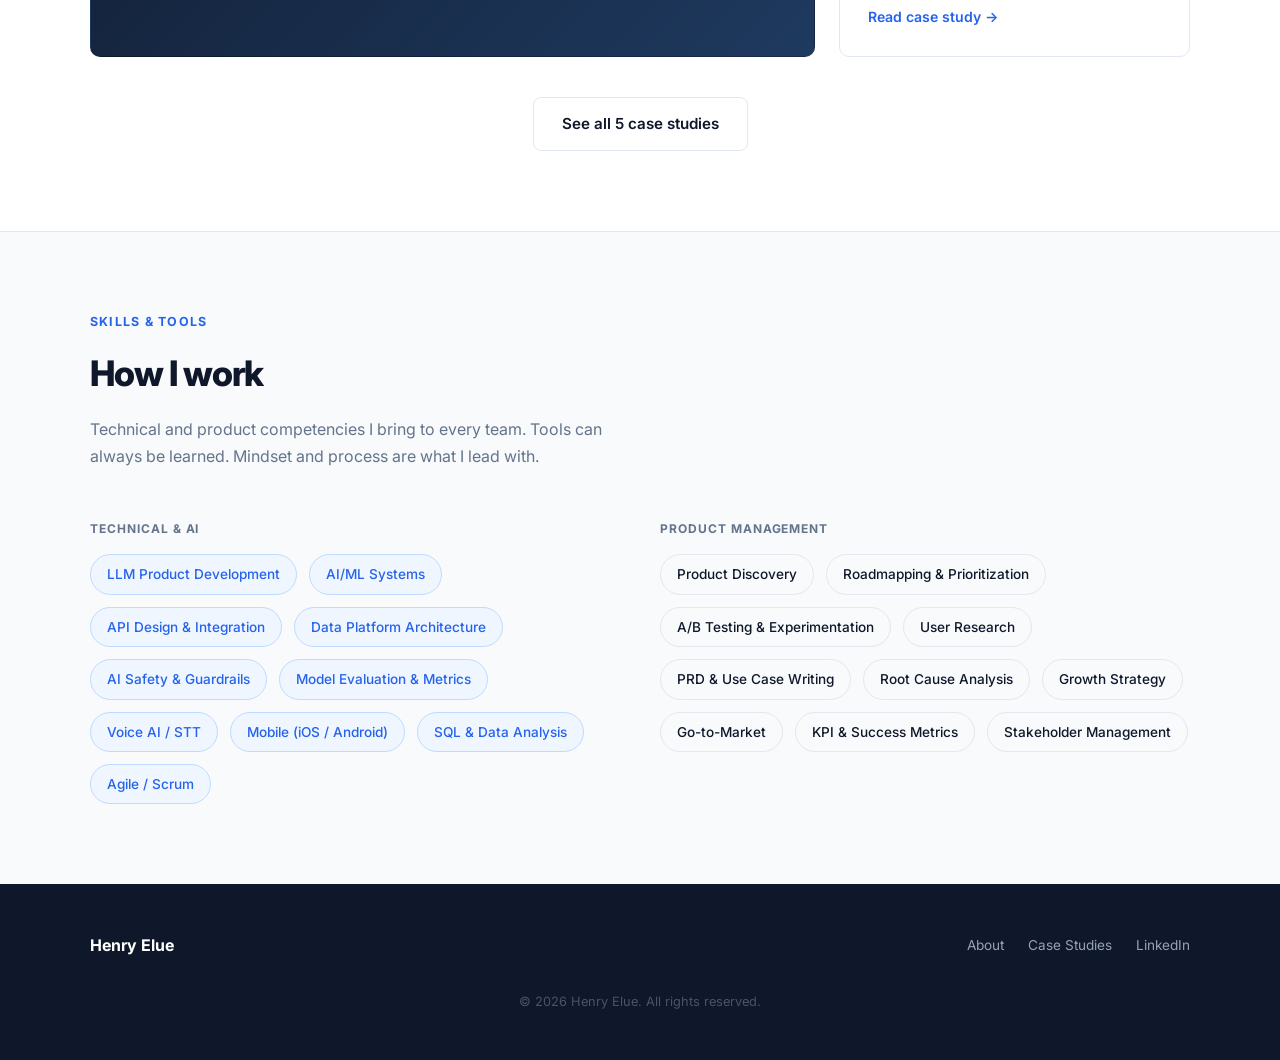
==== commit ac996603: "Rename CareerLantern → CareerPally across portfolio - Update all name references: CareerLantern → Ca" ====
--- a/index.html
+++ b/index.html
@@ -4,7 +4,7 @@
   <meta charset="UTF-8" />
   <meta name="viewport" content="width=device-width, initial-scale=1.0" />
   <title>Henry Elue | Product Manager · AI, SaaS &amp; Mobile</title>
-  <link rel="stylesheet" href="styles.css" />
+  <link rel="stylesheet" href="styles.css?v=2" />
 </head>
 <body>
 
@@ -70,13 +70,13 @@
 
       <div class="projects-grid">
 
-        <!-- CareerLantern — Featured -->
+        <!-- CareerPally — Featured -->
         <div class="card card-featured">
           <div class="card-featured-icon">🚀</div>
           <div>
             <span class="card-status status-shipped">Shipped · Live Product</span>
             <p class="card-type">0→1 AI Product Build</p>
-            <h3>CareerLantern: AI Career Platform</h3>
+            <h3>CareerPally: AI Career Platform</h3>
             <p>AI career platform that helps job seekers land roles faster: ATS-optimised resumes with keyword gap analysis, a voice interview coach with streaming AI feedback, career switching intelligence, and a job application tracker. Designed and shipped 0 to 1 — product strategy, architecture, and full execution. Built on FastAPI, Next.js 15, and Gemini 2.5 Flash.</p>
             <div class="card-tags">
               <span class="tag">Gemini 2.5 Flash</span>
@@ -85,7 +85,7 @@
               <span class="tag">0→1</span>
               <span class="tag">AI Product</span>
             </div>
-            <a href="https://careerlantern.henryelue.space" target="_blank" rel="noopener" class="card-link">View live product →</a>
+            <a href="https://careerpally.com" target="_blank" rel="noopener" class="card-link">View live product →</a>
           </div>
         </div>
 
